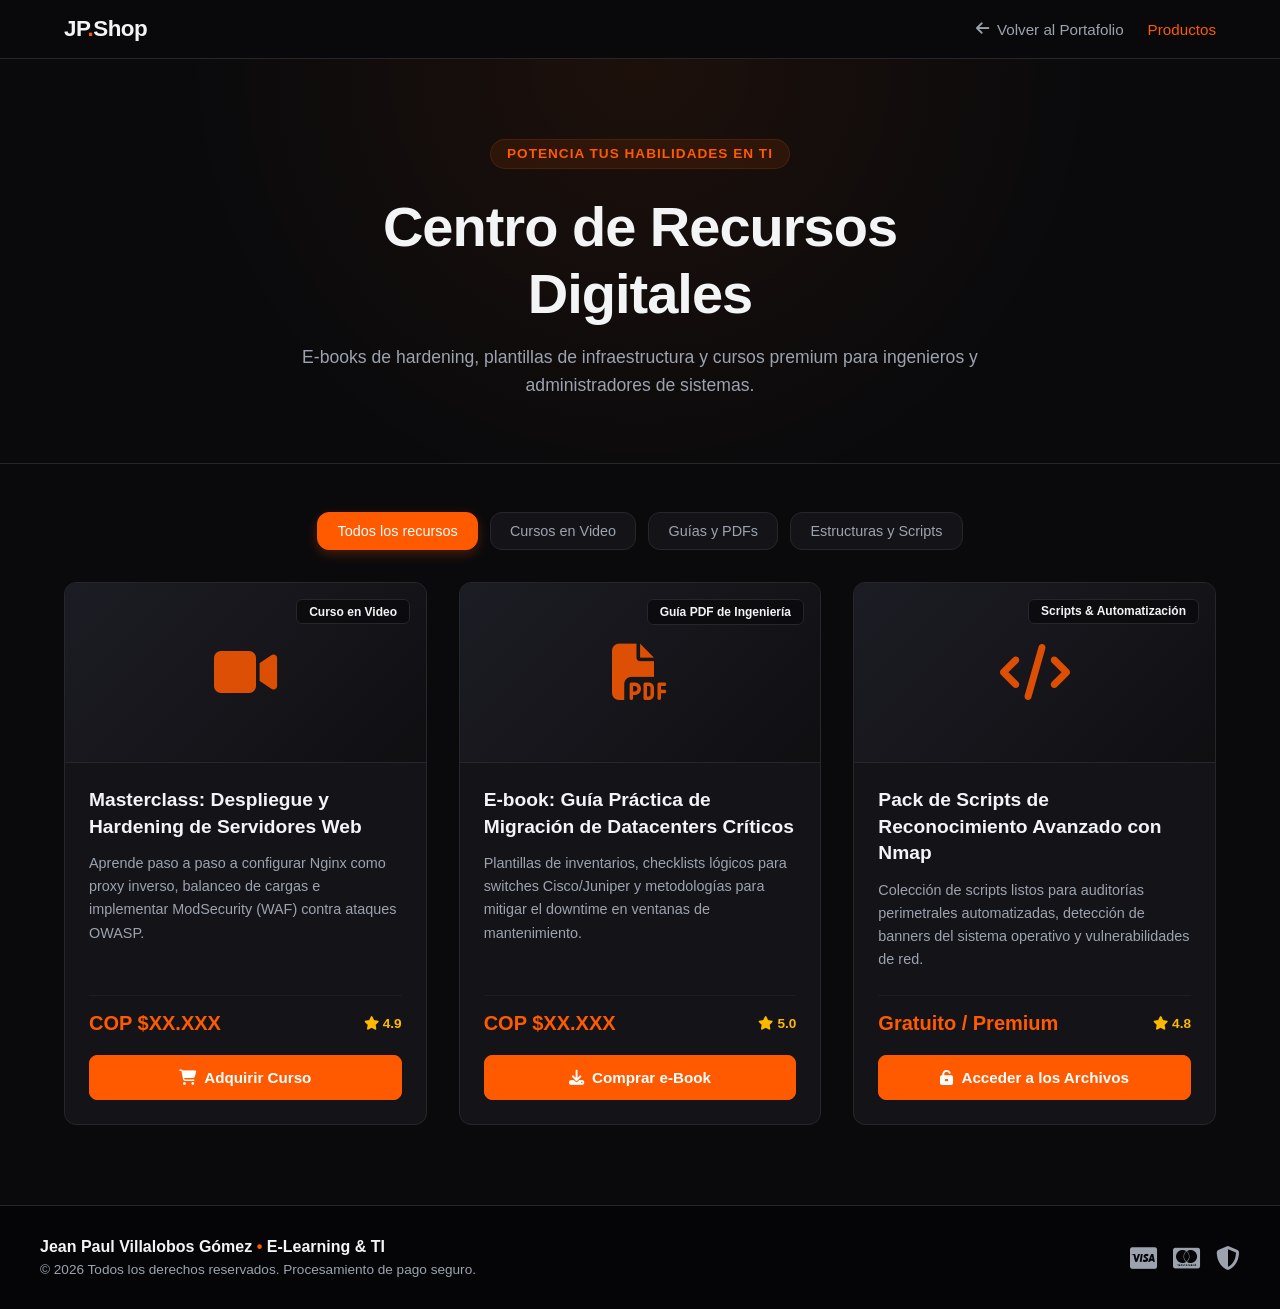
==== tienda/index.html @ 46ecd856 "el portafolios fue modificado y se esta agregando una tienda de productos" ====
<!DOCTYPE html>
<html lang="es">
<head>
    <meta charset="UTF-8">
    <meta name="viewport" content="width=device-width, initial-scale=1.0">
    <title>JP Tienda Técnica | Recursos y Capacitación</title>
    
    <link rel="stylesheet" href="css/tienda.css">
    <link rel="stylesheet" href="https://cdnjs.cloudflare.com/ajax/libs/font-awesome/6.4.0/css/all.min.css">
    <link rel="icon" type="image/png" href="../img/favicon.png">
</head>
<body>

    <nav class="shop-navbar">
        <div class="shop-nav-container">
            <a href="../index.html" class="shop-logo">JP<span>.</span>Shop</a>
            
            <ul class="shop-nav-links">
                <li><a href="../portafolio.html" class="shop-nav-link"><i class="fas fa-arrow-left"></i> Volver al Portafolio</a></li>
                <li><a href="#productos" class="shop-nav-link active">Productos</a></li>
            </ul>
        </div>
    </nav>

    <header class="shop-hero">
        <div class="shop-hero-container">
            <span class="shop-badge">Potencia tus habilidades en TI</span>
            <h1>Centro de Recursos Digitales</h1>
            <p class="shop-subtitle">E-books de hardening, plantillas de infraestructura y cursos premium para ingenieros y administradores de sistemas.</p>
        </div>
    </header>

    <main class="shop-main container" id="productos">
        
        <div class="shop-filters">
            <button class="filter-btn active" data-category="all">Todos los recursos</button>
            <button class="filter-btn" data-category="cursos">Cursos en Video</button>
            <button class="filter-btn" data-category="guias">Guías y PDFs</button>
            <button class="filter-btn" data-category="plantillas">Estructuras y Scripts</button>
        </div>

        <div class="shop-grid">
            
            <article class="product-card" data-category="cursos">
                <div class="product-badge">Curso en Video</div>
                <div class="product-image">
                    <i class="fas fa-video-camera"></i>
                </div>
                <div class="product-content">
                    <h3 class="product-title">Masterclass: Despliegue y Hardening de Servidores Web</h3>
                    <p class="product-description">Aprende paso a paso a configurar Nginx como proxy inverso, balanceo de cargas e implementar ModSecurity (WAF) contra ataques OWASP.</p>
                    <div class="product-meta">
                        <span class="product-price">COP $XX.XXX</span>
                        <span class="product-rating"><i class="fas fa-star"></i> 4.9</span>
                    </div>
                    <a href="#" target="_blank" class="buy-btn">
                        <i class="fas fa-shopping-cart"></i> Adquirir Curso
                    </a>
                </div>
            </article>

            <article class="product-card" data-category="guias">
                <div class="product-badge">Guía PDF de Ingeniería</div>
                <div class="product-image">
                    <i class="fas fa-file-pdf"></i>
                </div>
                <div class="product-content">
                    <h3 class="product-title">E-book: Guía Práctica de Migración de Datacenters Críticos</h3>
                    <p class="product-description">Plantillas de inventarios, checklists lógicos para switches Cisco/Juniper y metodologías para mitigar el downtime en ventanas de mantenimiento.</p>
                    <div class="product-meta">
                        <span class="product-price">COP $XX.XXX</span>
                        <span class="product-rating"><i class="fas fa-star"></i> 5.0</span>
                    </div>
                    <a href="#" target="_blank" class="buy-btn">
                        <i class="fas fa-download"></i> Comprar e-Book
                    </a>
                </div>
            </article>

            <article class="product-card" data-category="plantillas">
                <div class="product-badge">Scripts & Automatización</div>
                <div class="product-image">
                    <i class="fas fa-code"></i>
                </div>
                <div class="product-content">
                    <h3 class="product-title">Pack de Scripts de Reconocimiento Avanzado con Nmap</h3>
                    <p class="product-description">Colección de scripts listos para auditorías perimetrales automatizadas, detección de banners del sistema operativo y vulnerabilidades de red.</p>
                    <div class="product-meta">
                        <span class="product-price">Gratuito / Premium</span>
                        <span class="product-rating"><i class="fas fa-star"></i> 4.8</span>
                    </div>
                    <a href="#" target="_blank" class="buy-btn">
                        <i class="fas fa-unlock-alt"></i> Acceder a los Archivos
                    </a>
                </div>
            </article>

        </div>
    </main>

<footer class="shop-footer">
        <div class="shop-footer-container">
            <div class="shop-footer-info">
                <p class="shop-brand">Jean Paul Villalobos Gómez <span>•</span> E-Learning & TI</p>
                <p class="shop-copy">© 2026 Todos los derechos reservados. Procesamiento de pago seguro.</p>
            </div>
            <div class="shop-footer-badges">
                <i class="fab fa-cc-visa" title="Visa"></i>
                <i class="fab fa-cc-mastercard" title="Mastercard"></i>
                <i class="fas fa-shield-alt" title="Compra 100% Segura"></i>
            </div>
        </div>
    </footer>

    <script src="/tienda/js/tienda.js"></script>

</body>
</html>
---- tienda/css/tienda.css ----
/* ==========================================================================
   1. VARIABLES DE DISEÑO (Paleta Negro, Gris y Naranja Hotmart)
   ========================================================================== */
:root {
    --bg-dark: #0a0a0c;          /* Fondo profundo de la tienda */
    --bg-card: #141418;          /* Gris oscuro para las tarjetas de producto */
    --bg-card-hover: #1c1c22;    /* Gris más claro al pasar el mouse */
    --orange-primary: #ff5a00;   /* Naranja corporativo/vibrante para CTA */
    --orange-hover: #e04f00;     /* Naranja oscuro para interacciones */
    --text-main: #f3f4f6;        /* Texto blanco/gris brillante de alta lectura */
    --text-muted: #9ca3af;       /* Texto gris secundario para descripciones */
    --border-color: #26262b;     /* Bordes sutiles para separar secciones */
    --radius: 12px;              /* Bordes redondeados modernos */
    --transition: all 0.3s cubic-bezier(0.4, 0, 0.2, 1);
}

/* ==========================================================================
   2. ESTILOS GENERALES Y RESET
   ========================================================================== */
* {
    margin: 0;
    padding: 0;
    box-sizing: border-box;
}

html {
    scroll-behavior: smooth;
    font-family: 'Segoe UI', Roboto, Helvetica, Arial, sans-serif;
    background-color: var(--bg-dark);
    color: var(--text-main);
}

body {
    min-height: 100vh;
    display: flex;
    flex-direction: column;
}

.container {
    width: 100%;
    max-width: 1200px;
    margin: 0 auto;
    padding: 0 1.5rem;
}

a {
    text-decoration: none;
    color: inherit;
}

/* ==========================================================================
   3. BARRA DE NAVEGACIÓN (Shop Navbar)
   ========================================================================== */
.shop-navbar {
    background-color: rgba(10, 10, 12, 0.85);
    backdrop-filter: blur(12px);
    border-bottom: 1px solid var(--border-color);
    position: sticky;
    top: 0;
    z-index: 1000;
}

.shop-nav-container {
    max-width: 1200px;
    margin: 0 auto;
    padding: 1rem 1.5rem;
    display: flex;
    justify-content: space-between;
    align-items: center;
}

.shop-logo {
    font-size: 1.4rem;
    font-weight: 800;
    letter-spacing: -0.5px;
}

.shop-logo span {
    color: var(--orange-primary);
}

.shop-nav-links {
    display: flex;
    gap: 1.5rem;
    list-style: none;
}

.shop-nav-link {
    font-size: 0.95rem;
    font-weight: 500;
    color: var(--text-muted);
    transition: var(--transition);
    display: flex;
    align-items: center;
    gap: 0.5rem;
}

.shop-nav-link:hover, 
.shop-nav-link.active {
    color: var(--orange-primary);
}

/* ==========================================================================
   4. ENCABEZADO COMERCIAL (Hero Section)
   ========================================================================== */
.shop-hero {
    padding: 5rem 1.5rem 4rem 1.5rem;
    text-align: center;
    border-bottom: 1px solid var(--border-color);
    background: radial-gradient(circle at top, rgba(255, 90, 0, 0.08) 0%, transparent 60%);
}

.shop-hero-container {
    max-width: 750px;
    margin: 0 auto;
}

.shop-badge {
    background-color: rgba(255, 90, 0, 0.1);
    color: var(--orange-primary);
    padding: 0.4rem 1rem;
    border-radius: 50px;
    font-size: 0.85rem;
    font-weight: 600;
    text-transform: uppercase;
    letter-spacing: 1px;
    display: inline-block;
    margin-bottom: 1.5rem;
    border: 1px solid rgba(255, 90, 0, 0.15);
}

.shop-hero h1 {
    font-size: 2.8rem;
    font-weight: 800;
    letter-spacing: -1px;
    margin-bottom: 1rem;
    line-height: 1.2;
}

.shop-subtitle {
    color: var(--text-muted);
    font-size: 1.1rem;
    line-height: 1.6;
}

/* ==========================================================================
   5. FILTROS DE CATEGORÍAS
   ========================================================================== */
.shop-filters {
    display: flex;
    gap: 0.75rem;
    justify-content: center;
    margin: 3rem 0 2rem 0;
    flex-wrap: wrap;
}

.filter-btn {
    background-color: var(--bg-card);
    border: 1px solid var(--border-color);
    color: var(--text-muted);
    padding: 0.6rem 1.2rem;
    border-radius: var(--radius);
    cursor: pointer;
    font-weight: 500;
    font-size: 0.9rem;
    transition: var(--transition);
}

.filter-btn:hover {
    border-color: var(--orange-primary);
    color: var(--text-main);
}

.filter-btn.active {
    background-color: var(--orange-primary);
    border-color: var(--orange-primary);
    color: #ffffff;
    box-shadow: 0 4px 12px rgba(255, 90, 0, 0.25);
}

/* ==========================================================================
   6. REJILLA Y TARJETAS DE PRODUCTO (Grid & Cards)
   ========================================================================== */
.shop-main {
    margin-bottom: 5rem;
}

.shop-grid {
    display: grid;
    grid-template-columns: repeat(auto-fit, minmax(320px, 1fr));
    gap: 2rem;
}

.product-card {
    background-color: var(--bg-card);
    border: 1px solid var(--border-color);
    border-radius: var(--radius);
    overflow: hidden;
    display: flex;
    flex-direction: column;
    position: relative;
    transition: var(--transition);
}

.product-card:hover {
    transform: translateY(-5px);
    border-color: rgba(255, 90, 0, 0.3);
    background-color: var(--bg-card-hover);
    box-shadow: 0 10px 20px rgba(0, 0, 0, 0.3);
}

.product-badge {
    position: absolute;
    top: 1rem;
    right: 1rem;
    background-color: rgba(10, 10, 12, 0.75);
    backdrop-filter: blur(4px);
    border: 1px solid var(--border-color);
    color: var(--text-main);
    padding: 0.3rem 0.75rem;
    border-radius: 6px;
    font-size: 0.75rem;
    font-weight: 600;
    z-index: 2;
}

/* Contenedor visual del producto (Icono/Mockup) */
.product-image {
    background: linear-gradient(135deg, #1c1c24 0%, #0f0f12 100%);
    height: 180px;
    display: flex;
    align-items: center;
    justify-content: center;
    border-bottom: 1px solid var(--border-color);
    position: relative;
}

.product-image i {
    font-size: 3.5rem;
    color: var(--orange-primary);
    opacity: 0.85;
    transition: var(--transition);
}

.product-card:hover .product-image i {
    transform: scale(1.1);
    opacity: 1;
}

/* Cuerpo de la Tarjeta */
.product-content {
    padding: 1.5rem;
    display: flex;
    flex-direction: column;
    flex-grow: 1;
}

.product-title {
    font-size: 1.2rem;
    font-weight: 700;
    line-height: 1.4;
    margin-bottom: 0.75rem;
    color: var(--text-main);
}

.product-description {
    font-size: 0.9rem;
    line-height: 1.6;
    color: var(--text-muted);
    margin-bottom: 1.5rem;
}

/* Precios y Calificación */
.product-meta {
    display: flex;
    justify-content: space-between;
    align-items: center;
    margin-top: auto;
    padding-top: 1rem;
    border-top: 1px solid rgba(255, 255, 255, 0.04);
    margin-bottom: 1.25rem;
}

.product-price {
    font-size: 1.25rem;
    font-weight: 700;
    color: var(--orange-primary);
}

.product-rating {
    font-size: 0.85rem;
    color: #ffb800; /* Color dorado para las estrellas */
    font-weight: 600;
    display: flex;
    align-items: center;
    gap: 0.25rem;
}

/* Botón de Compra Obligatorio (Call to Action) */
.buy-btn {
    background-color: var(--orange-primary);
    color: #ffffff;
    text-align: center;
    padding: 0.8rem;
    border-radius: 8px;
    font-weight: 600;
    font-size: 0.95rem;
    display: flex;
    align-items: center;
    justify-content: center;
    gap: 0.5rem;
    transition: var(--transition);
    border: 1px solid var(--orange-primary);
    cursor: pointer;
}

.buy-btn:hover {
    background-color: var(--orange-hover);
    border-color: var(--orange-hover);
    box-shadow: 0 4px 12px rgba(255, 90, 0, 0.3);
}

/* ==========================================================================
   7. PIE DE PÁGINA COMERCIAL (Shop Footer)
   ========================================================================== */
.shop-footer {
    background-color: #050507;
    border-top: 1px solid var(--border-color);
    margin-top: auto;
    padding: 2rem 1.5rem;
}

.shop-footer-container {
    max-width: 1200px;
    margin: 0 auto;
    display: flex;
    flex-direction: column;
    gap: 1.5rem;
    align-items: center;
    text-align: center;
}

.shop-brand {
    font-size: 1rem;
    font-weight: 700;
    margin-bottom: 0.4rem;
}

.shop-brand span {
    color: var(--orange-primary);
}

.shop-copy {
    font-size: 0.85rem;
    color: var(--text-muted);
}

.shop-footer-badges {
    display: flex;
    gap: 1rem;
    font-size: 1.5rem;
    color: var(--text-muted);
}

.shop-footer-badges i:hover {
    color: var(--text-main);
    transition: var(--transition);
}

/* ==========================================================================
   8. RESPONSIVE DESIGN (Media Queries)
   ========================================================================== */
@media (min-width: 768px) {
    .shop-footer-container {
        flex-direction: row;
        justify-content: space-between;
        text-align: left;
    }
    
    .shop-hero h1 {
        font-size: 3.5rem;
    }
}
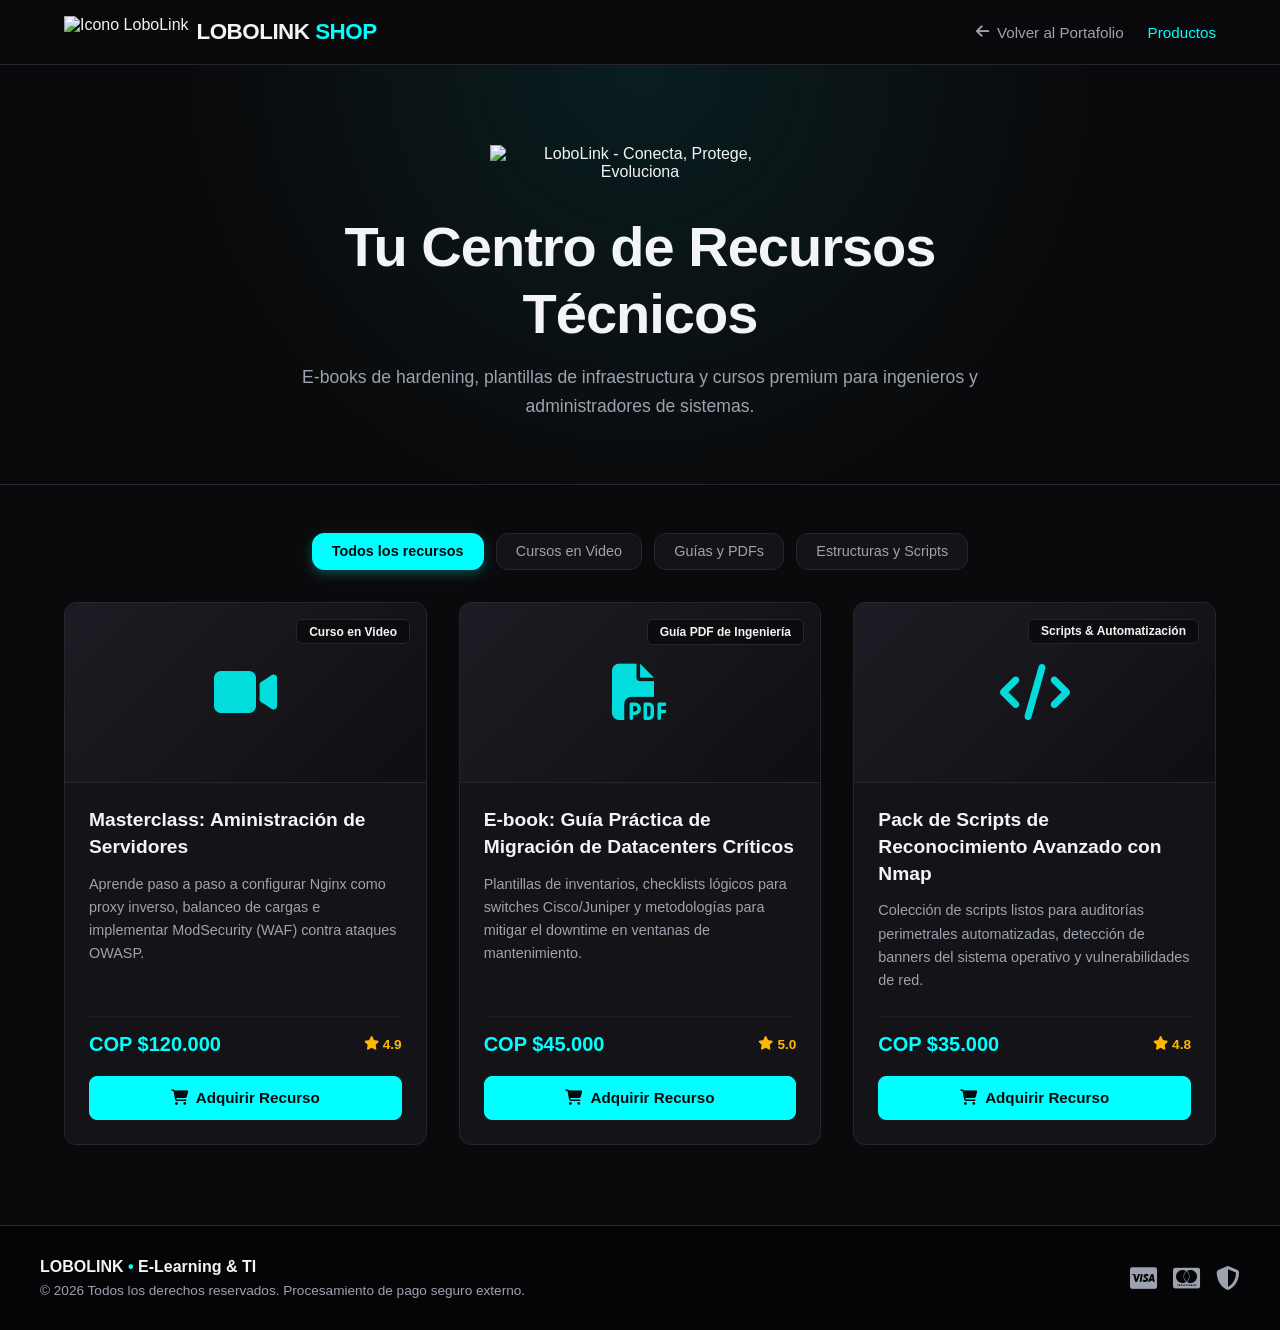
==== commit add2e519: "el portafolios fue modificado y ahora es manejado por un json" ====
--- a/tienda/index.html
+++ b/tienda/index.html
@@ -3,20 +3,29 @@
 <head>
     <meta charset="UTF-8">
     <meta name="viewport" content="width=device-width, initial-scale=1.0">
-    <title>JP Tienda Técnica | Recursos y Capacitación</title>
+    <title>LOBOLINK SHOP | Centro de Recursos Técnicos</title>
     
     <link rel="stylesheet" href="css/tienda.css">
+    
     <link rel="stylesheet" href="https://cdnjs.cloudflare.com/ajax/libs/font-awesome/6.4.0/css/all.min.css">
-    <link rel="icon" type="image/png" href="../img/favicon.png">
+    
+    <link class="favicon" rel="icon" type="image/png" href="../img/favicon.png">
 </head>
 <body>
 
     <nav class="shop-navbar">
         <div class="shop-nav-container">
-            <a href="../index.html" class="shop-logo">JP<span>.</span>Shop</a>
+            <a href="../index.html" class="shop-logo-group">
+                <img src="https://i.postimg.cc/Qxd7hqKB/logo.png" alt="Icono LoboLink" class="lobolink-nav-logo">
+                <span class="shop-logo-text">LOBOLINK<span> SHOP</span></span>
+            </a>
             
             <ul class="shop-nav-links">
-                <li><a href="../portafolio.html" class="shop-nav-link"><i class="fas fa-arrow-left"></i> Volver al Portafolio</a></li>
+                <li>
+                    <a href="../portafolio.html" class="shop-nav-link">
+                        <i class="fas fa-arrow-left"></i> Volver al Portafolio
+                    </a>
+                </li>
                 <li><a href="#productos" class="shop-nav-link active">Productos</a></li>
             </ul>
         </div>
@@ -24,8 +33,10 @@
 
     <header class="shop-hero">
         <div class="shop-hero-container">
-            <span class="shop-badge">Potencia tus habilidades en TI</span>
-            <h1>Centro de Recursos Digitales</h1>
+            <div class="lobolink-full-logo-container">
+                <img src="https://i.postimg.cc/Qxd7hqKB/logo.png" alt="LoboLink - Conecta, Protege, Evoluciona" class="lobolink-full-logo">
+            </div>
+            <h1>Tu Centro de Recursos Técnicos</h1>
             <p class="shop-subtitle">E-books de hardening, plantillas de infraestructura y cursos premium para ingenieros y administradores de sistemas.</p>
         </div>
     </header>
@@ -39,70 +50,16 @@
             <button class="filter-btn" data-category="plantillas">Estructuras y Scripts</button>
         </div>
 
-        <div class="shop-grid">
-            
-            <article class="product-card" data-category="cursos">
-                <div class="product-badge">Curso en Video</div>
-                <div class="product-image">
-                    <i class="fas fa-video-camera"></i>
-                </div>
-                <div class="product-content">
-                    <h3 class="product-title">Masterclass: Despliegue y Hardening de Servidores Web</h3>
-                    <p class="product-description">Aprende paso a paso a configurar Nginx como proxy inverso, balanceo de cargas e implementar ModSecurity (WAF) contra ataques OWASP.</p>
-                    <div class="product-meta">
-                        <span class="product-price">COP $XX.XXX</span>
-                        <span class="product-rating"><i class="fas fa-star"></i> 4.9</span>
-                    </div>
-                    <a href="#" target="_blank" class="buy-btn">
-                        <i class="fas fa-shopping-cart"></i> Adquirir Curso
-                    </a>
-                </div>
-            </article>
-
-            <article class="product-card" data-category="guias">
-                <div class="product-badge">Guía PDF de Ingeniería</div>
-                <div class="product-image">
-                    <i class="fas fa-file-pdf"></i>
-                </div>
-                <div class="product-content">
-                    <h3 class="product-title">E-book: Guía Práctica de Migración de Datacenters Críticos</h3>
-                    <p class="product-description">Plantillas de inventarios, checklists lógicos para switches Cisco/Juniper y metodologías para mitigar el downtime en ventanas de mantenimiento.</p>
-                    <div class="product-meta">
-                        <span class="product-price">COP $XX.XXX</span>
-                        <span class="product-rating"><i class="fas fa-star"></i> 5.0</span>
-                    </div>
-                    <a href="#" target="_blank" class="buy-btn">
-                        <i class="fas fa-download"></i> Comprar e-Book
-                    </a>
-                </div>
-            </article>
-
-            <article class="product-card" data-category="plantillas">
-                <div class="product-badge">Scripts & Automatización</div>
-                <div class="product-image">
-                    <i class="fas fa-code"></i>
-                </div>
-                <div class="product-content">
-                    <h3 class="product-title">Pack de Scripts de Reconocimiento Avanzado con Nmap</h3>
-                    <p class="product-description">Colección de scripts listos para auditorías perimetrales automatizadas, detección de banners del sistema operativo y vulnerabilidades de red.</p>
-                    <div class="product-meta">
-                        <span class="product-price">Gratuito / Premium</span>
-                        <span class="product-rating"><i class="fas fa-star"></i> 4.8</span>
-                    </div>
-                    <a href="#" target="_blank" class="buy-btn">
-                        <i class="fas fa-unlock-alt"></i> Acceder a los Archivos
-                    </a>
-                </div>
-            </article>
-
-        </div>
+        <div class="shop-grid" id="shop-grid">
+            </div>
+        
     </main>
 
-<footer class="shop-footer">
+    <footer class="shop-footer">
         <div class="shop-footer-container">
             <div class="shop-footer-info">
-                <p class="shop-brand">Jean Paul Villalobos Gómez <span>•</span> E-Learning & TI</p>
-                <p class="shop-copy">© 2026 Todos los derechos reservados. Procesamiento de pago seguro.</p>
+                <p class="shop-brand">LOBOLINK<span> •</span> E-Learning & TI</p>
+                <p class="shop-copy">© 2026 Todos los derechos reservados. Procesamiento de pago seguro externo.</p>
             </div>
             <div class="shop-footer-badges">
                 <i class="fab fa-cc-visa" title="Visa"></i>
@@ -112,7 +69,7 @@
         </div>
     </footer>
 
-    <script src="/tienda/js/tienda.js"></script>
+    <script src="js/tienda.js"></script>
 
 </body>
 </html>
--- a/tienda/css/tienda.css
+++ b/tienda/css/tienda.css
@@ -1,12 +1,12 @@
 /* ==========================================================================
-   1. VARIABLES DE DISEÑO (Paleta Negro, Gris y Naranja Hotmart)
+   1. VARIABLES DE DISEÑO (Paleta Negro, Gris y CIAN LOBOLINK)
    ========================================================================== */
 :root {
     --bg-dark: #0a0a0c;          /* Fondo profundo de la tienda */
     --bg-card: #141418;          /* Gris oscuro para las tarjetas de producto */
     --bg-card-hover: #1c1c22;    /* Gris más claro al pasar el mouse */
-    --orange-primary: #ff5a00;   /* Naranja corporativo/vibrante para CTA */
-    --orange-hover: #e04f00;     /* Naranja oscuro para interacciones */
+    --orange-primary: #00FFFF;   /* CIAN vibrante de LoboLink para CTA */
+    --orange-hover: #00cccc;     /* Cian más oscuro para interacciones */
     --text-main: #f3f4f6;        /* Texto blanco/gris brillante de alta lectura */
     --text-muted: #9ca3af;       /* Texto gris secundario para descripciones */
     --border-color: #26262b;     /* Bordes sutiles para separar secciones */
@@ -69,13 +69,24 @@
     align-items: center;
 }
 
-.shop-logo {
+.shop-logo-group {
+    display: flex;
+    align-items: center;
+    gap: 0.5rem;
+}
+
+.lobolink-nav-logo {
+    height: 32px;
+    width: auto;
+}
+
+.shop-logo-text {
     font-size: 1.4rem;
     font-weight: 800;
     letter-spacing: -0.5px;
 }
 
-.shop-logo span {
+.shop-logo-text span {
     color: var(--orange-primary);
 }
 
@@ -107,7 +118,7 @@
     padding: 5rem 1.5rem 4rem 1.5rem;
     text-align: center;
     border-bottom: 1px solid var(--border-color);
-    background: radial-gradient(circle at top, rgba(255, 90, 0, 0.08) 0%, transparent 60%);
+    background: radial-gradient(circle at top, rgba(0, 255, 255, 0.08) 0%, transparent 60%);
 }
 
 .shop-hero-container {
@@ -115,18 +126,15 @@
     margin: 0 auto;
 }
 
-.shop-badge {
-    background-color: rgba(255, 90, 0, 0.1);
-    color: var(--orange-primary);
-    padding: 0.4rem 1rem;
-    border-radius: 50px;
-    font-size: 0.85rem;
-    font-weight: 600;
-    text-transform: uppercase;
-    letter-spacing: 1px;
+.lobolink-full-logo-container {
+    margin-bottom: 2rem;
     display: inline-block;
-    margin-bottom: 1.5rem;
-    border: 1px solid rgba(255, 90, 0, 0.15);
+}
+
+.lobolink-full-logo {
+    max-width: 300px;
+    height: auto;
+    display: block;
 }
 
 .shop-hero h1 {
@@ -174,8 +182,9 @@
 .filter-btn.active {
     background-color: var(--orange-primary);
     border-color: var(--orange-primary);
-    color: #ffffff;
-    box-shadow: 0 4px 12px rgba(255, 90, 0, 0.25);
+    color: #0a0a0c;
+    font-weight: 600;
+    box-shadow: 0 4px 12px rgba(0, 255, 255, 0.25);
 }
 
 /* ==========================================================================
@@ -204,7 +213,7 @@
 
 .product-card:hover {
     transform: translateY(-5px);
-    border-color: rgba(255, 90, 0, 0.3);
+    border-color: rgba(0, 255, 255, 0.3);
     background-color: var(--bg-card-hover);
     box-shadow: 0 10px 20px rgba(0, 0, 0, 0.3);
 }
@@ -224,7 +233,6 @@
     z-index: 2;
 }
 
-/* Contenedor visual del producto (Icono/Mockup) */
 .product-image {
     background: linear-gradient(135deg, #1c1c24 0%, #0f0f12 100%);
     height: 180px;
@@ -247,7 +255,6 @@
     opacity: 1;
 }
 
-/* Cuerpo de la Tarjeta */
 .product-content {
     padding: 1.5rem;
     display: flex;
@@ -270,7 +277,6 @@
     margin-bottom: 1.5rem;
 }
 
-/* Precios y Calificación */
 .product-meta {
     display: flex;
     justify-content: space-between;
@@ -289,17 +295,16 @@
 
 .product-rating {
     font-size: 0.85rem;
-    color: #ffb800; /* Color dorado para las estrellas */
+    color: #ffb800;
     font-weight: 600;
     display: flex;
     align-items: center;
     gap: 0.25rem;
 }
 
-/* Botón de Compra Obligatorio (Call to Action) */
 .buy-btn {
     background-color: var(--orange-primary);
-    color: #ffffff;
+    color: #0a0a0c;
     text-align: center;
     padding: 0.8rem;
     border-radius: 8px;
@@ -317,7 +322,7 @@
 .buy-btn:hover {
     background-color: var(--orange-hover);
     border-color: var(--orange-hover);
-    box-shadow: 0 4px 12px rgba(255, 90, 0, 0.3);
+    box-shadow: 0 4px 12px rgba(0, 255, 255, 0.3);
 }
 
 /* ==========================================================================
@@ -362,14 +367,6 @@
     color: var(--text-muted);
 }
 
-.shop-footer-badges i:hover {
-    color: var(--text-main);
-    transition: var(--transition);
-}
-
-/* ==========================================================================
-   8. RESPONSIVE DESIGN (Media Queries)
-   ========================================================================== */
 @media (min-width: 768px) {
     .shop-footer-container {
         flex-direction: row;
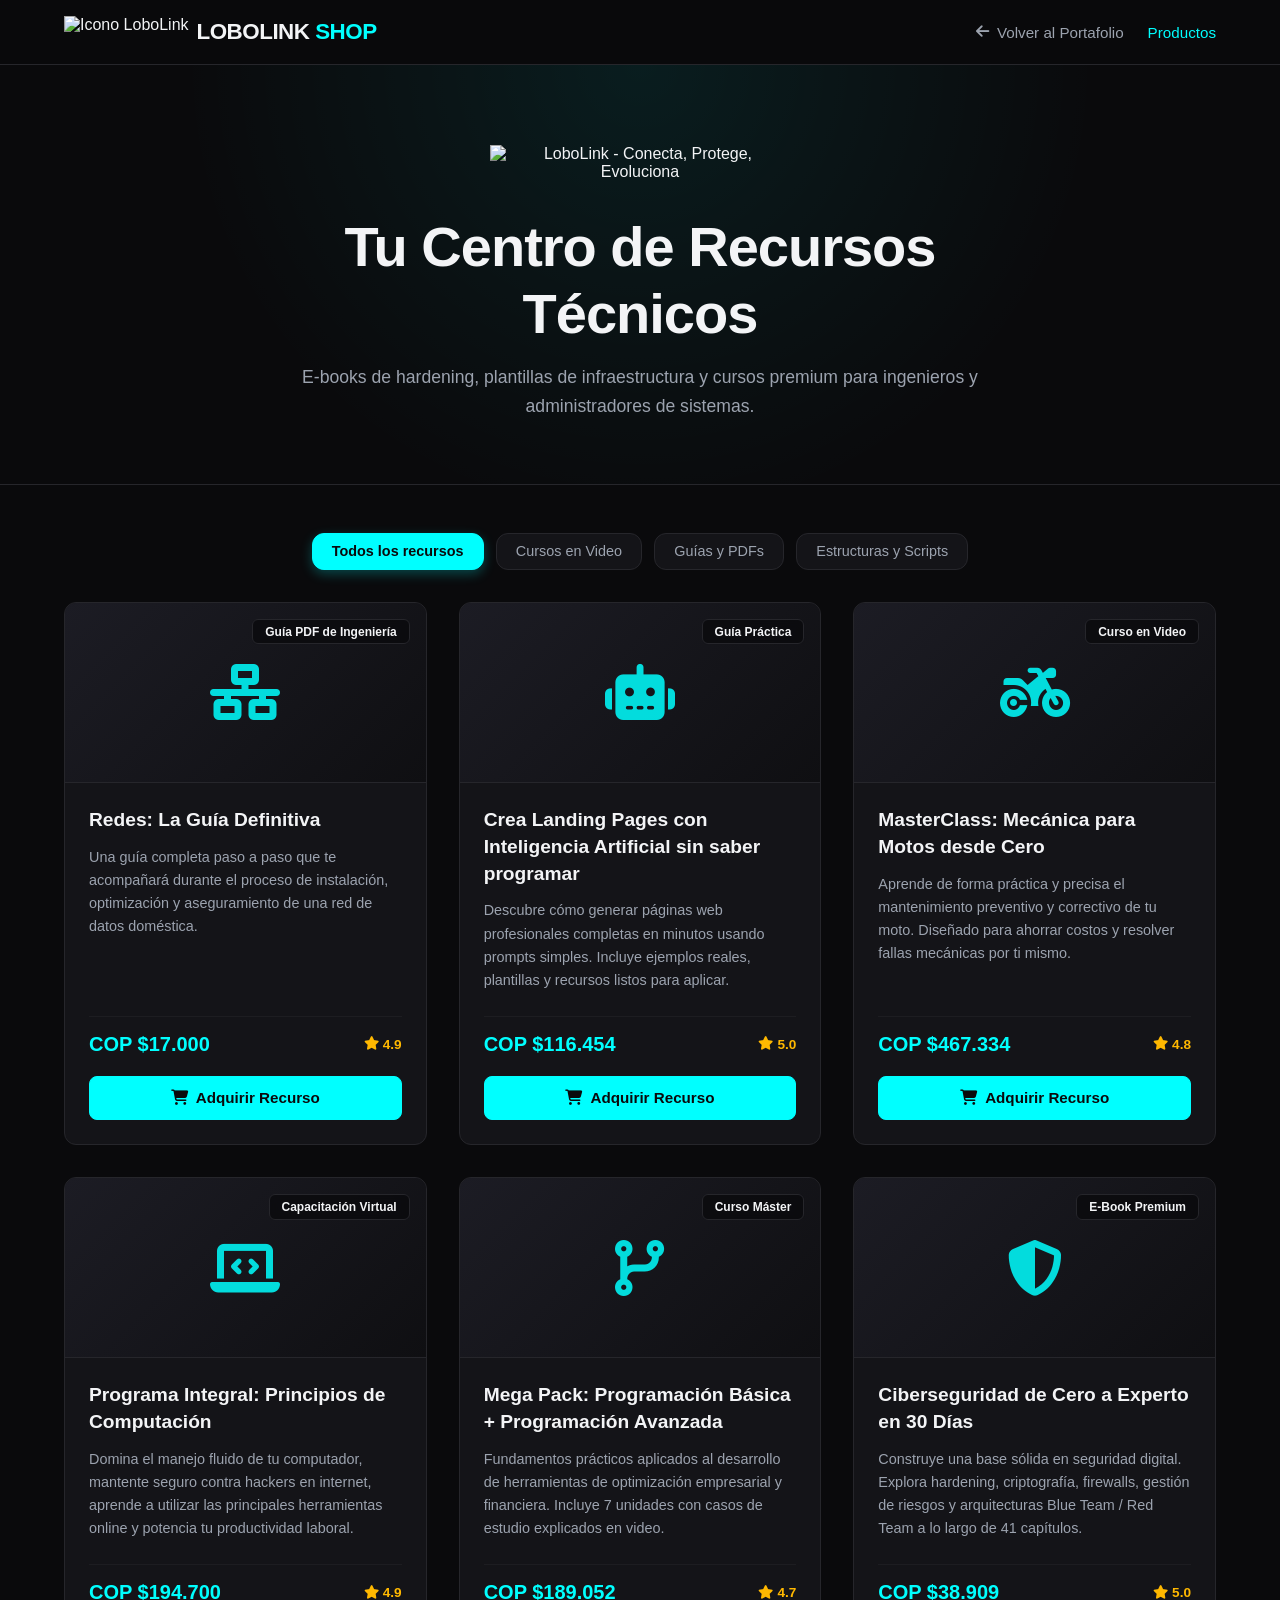
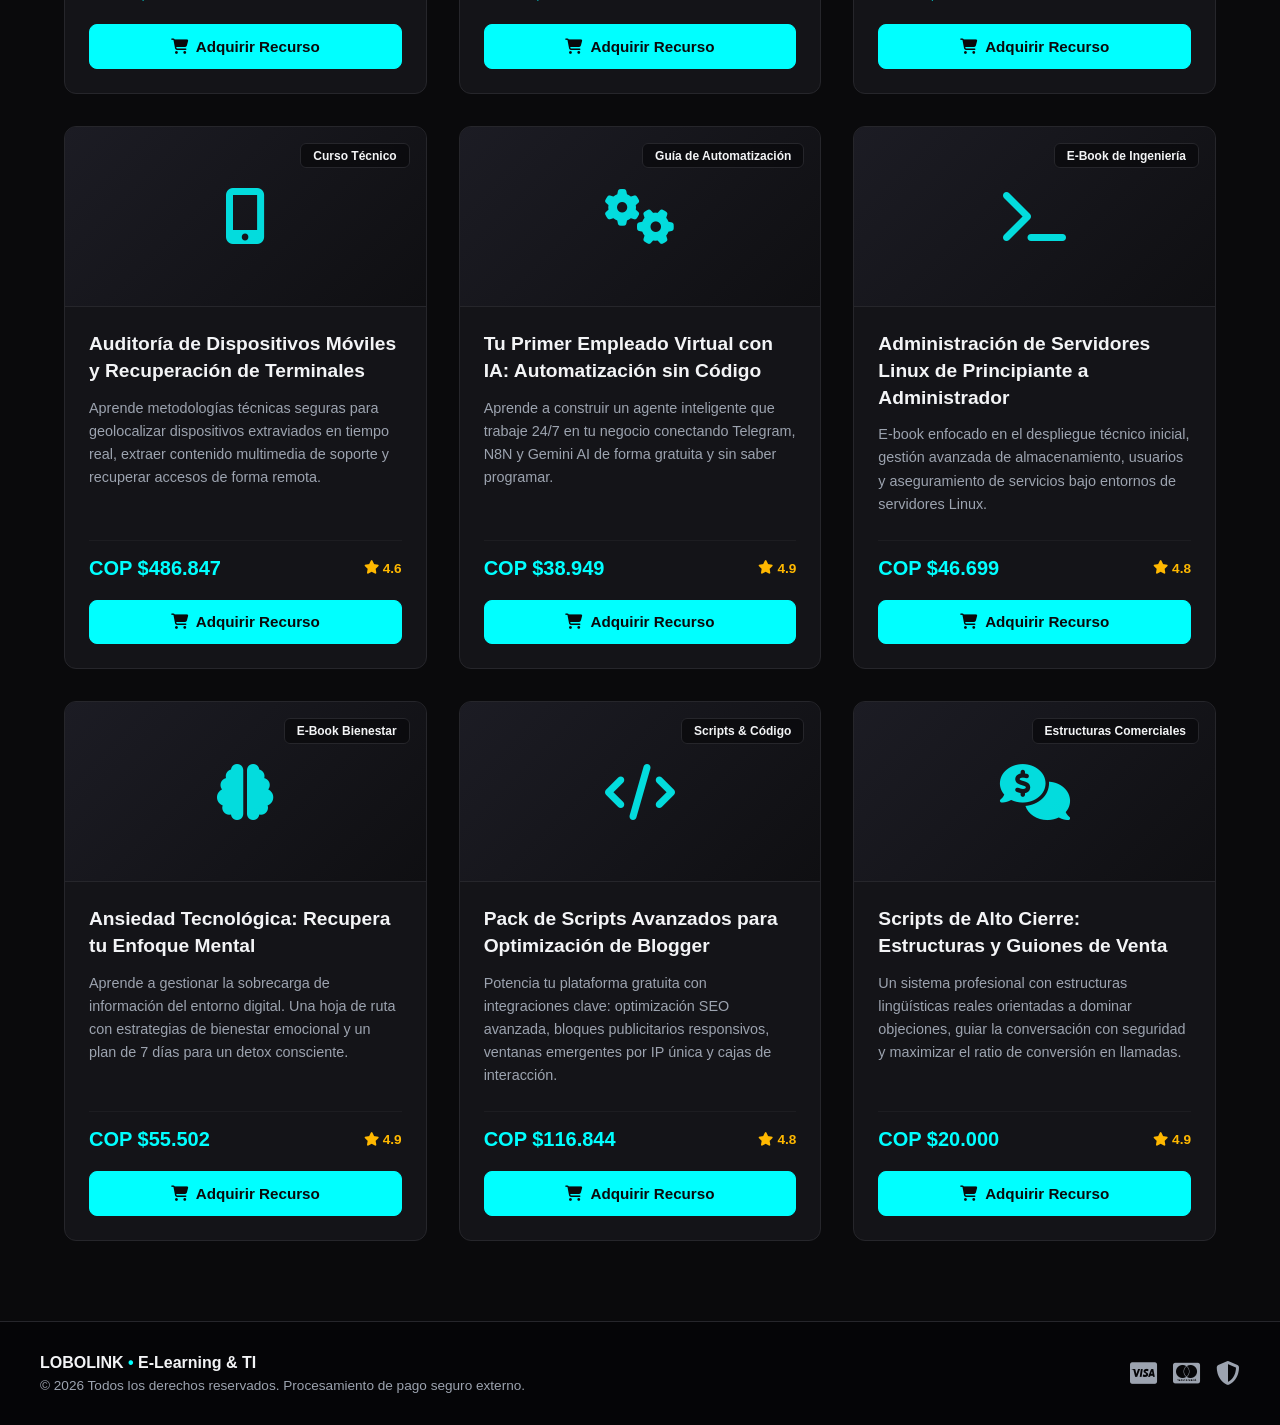
==== commit 1988262d: "cambios en el icono de lobolink" ====
--- a/tienda/index.html
+++ b/tienda/index.html
@@ -9,7 +9,7 @@
     
     <link rel="stylesheet" href="https://cdnjs.cloudflare.com/ajax/libs/font-awesome/6.4.0/css/all.min.css">
     
-    <link class="favicon" rel="icon" type="image/png" href="../img/favicon.png">
+    <link class="favicon" rel="icon" type="image/png" href="https://i.postimg.cc/Qxd7hqKB/logo.png">
 </head>
 <body>
 
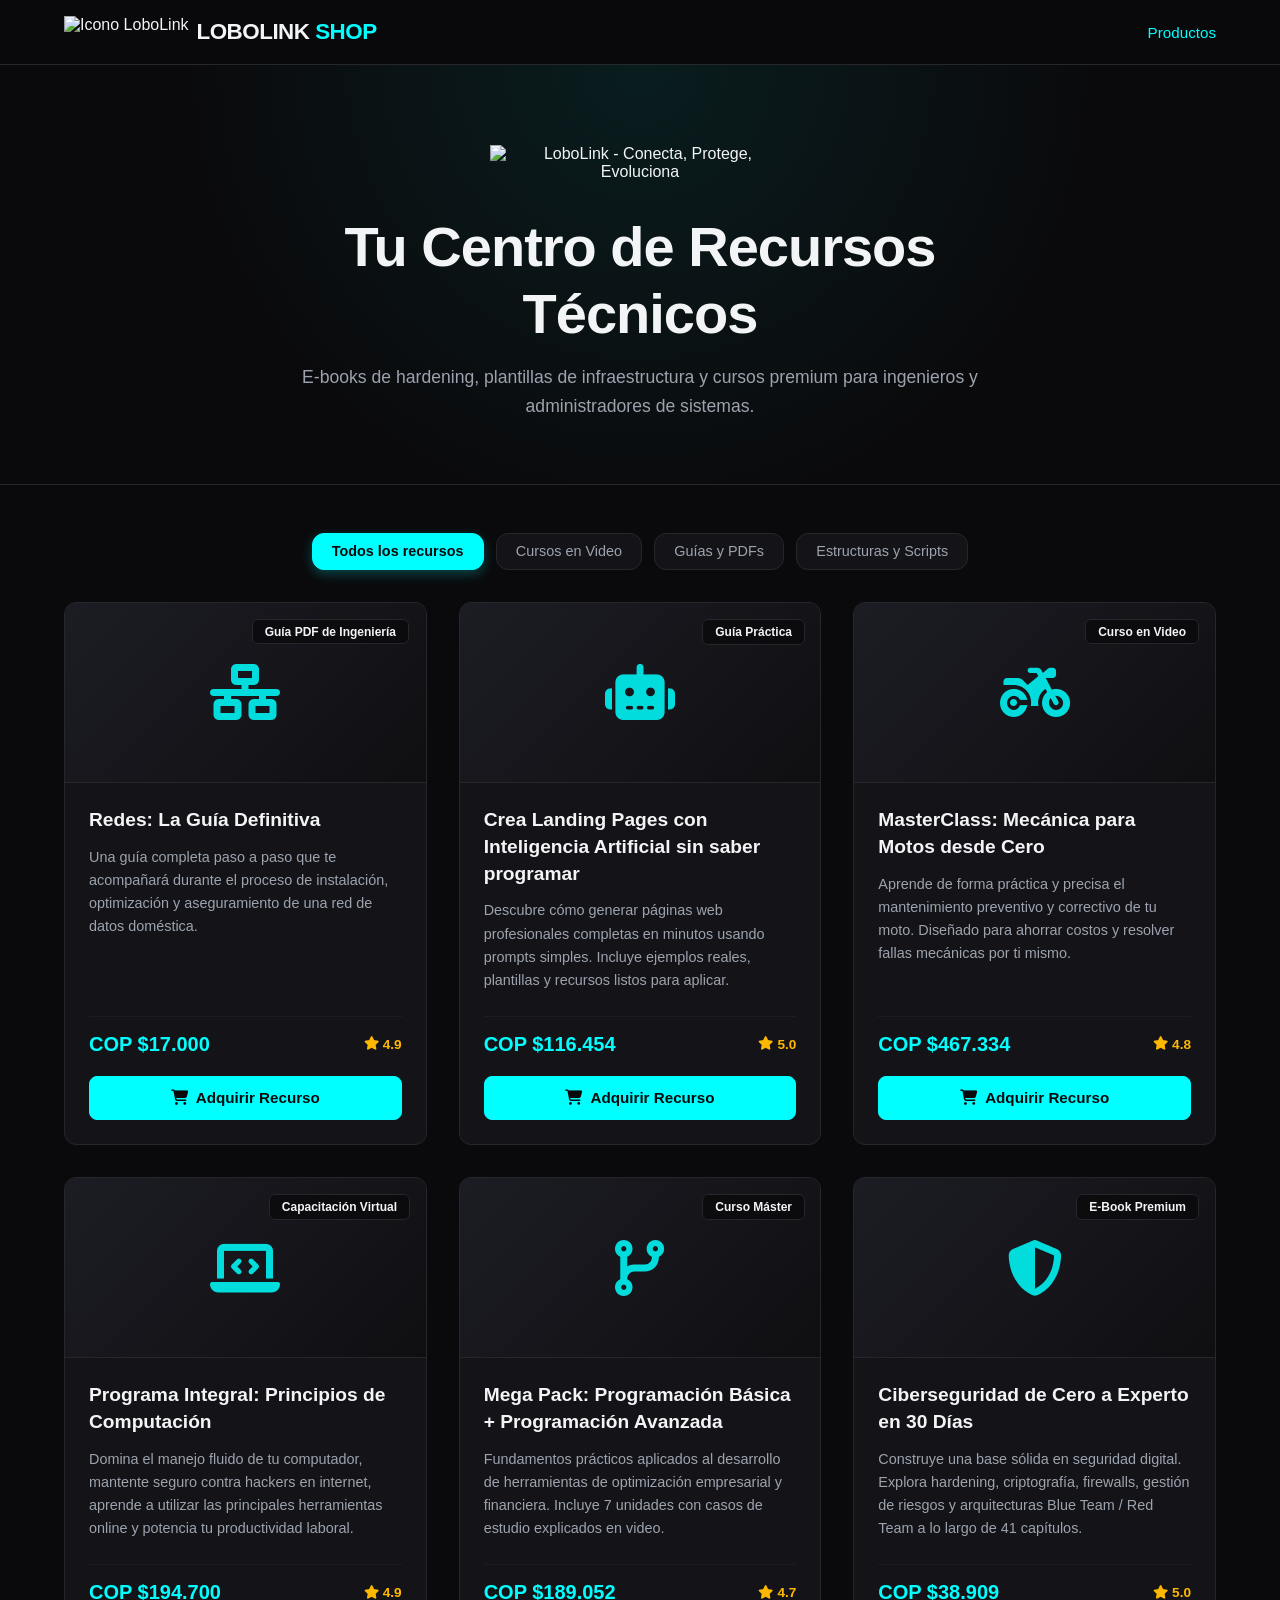
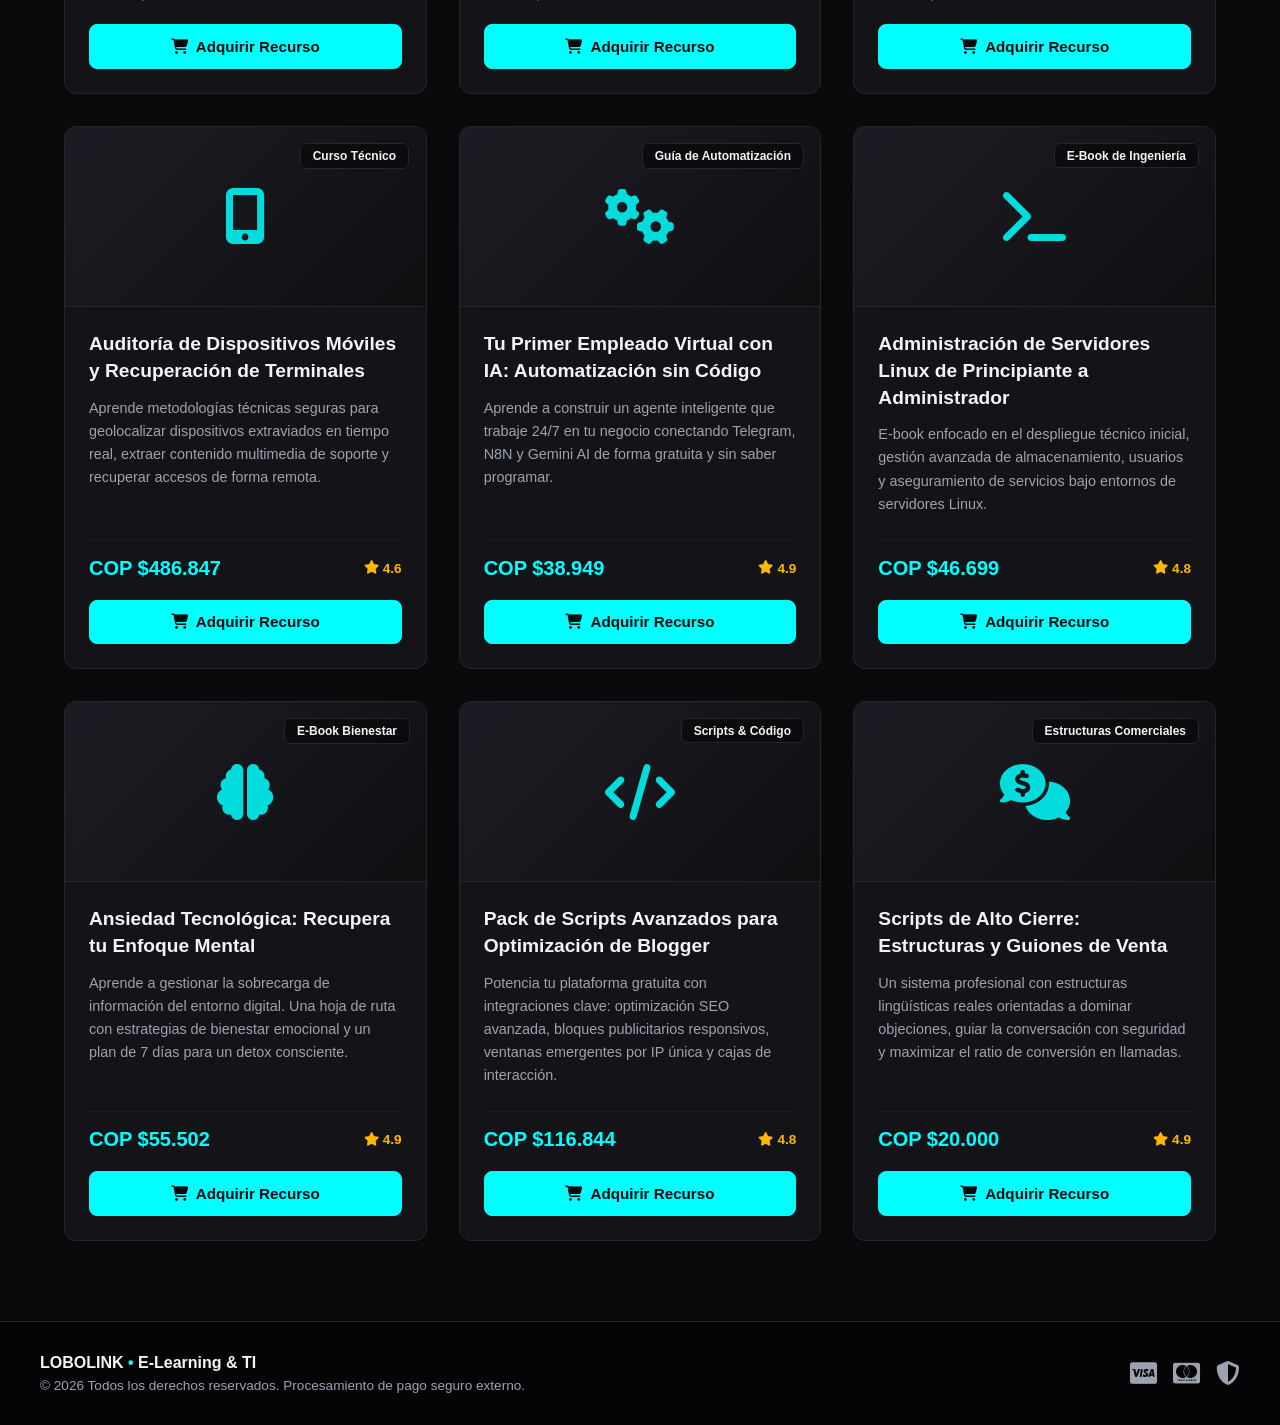
==== commit e4403784: "quitamos regresar al portafolio de la tienda" ====
--- a/tienda/index.html
+++ b/tienda/index.html
@@ -21,11 +21,7 @@
             </a>
             
             <ul class="shop-nav-links">
-                <li>
-                    <a href="../portafolio.html" class="shop-nav-link">
-                        <i class="fas fa-arrow-left"></i> Volver al Portafolio
-                    </a>
-                </li>
+          
                 <li><a href="#productos" class="shop-nav-link active">Productos</a></li>
             </ul>
         </div>
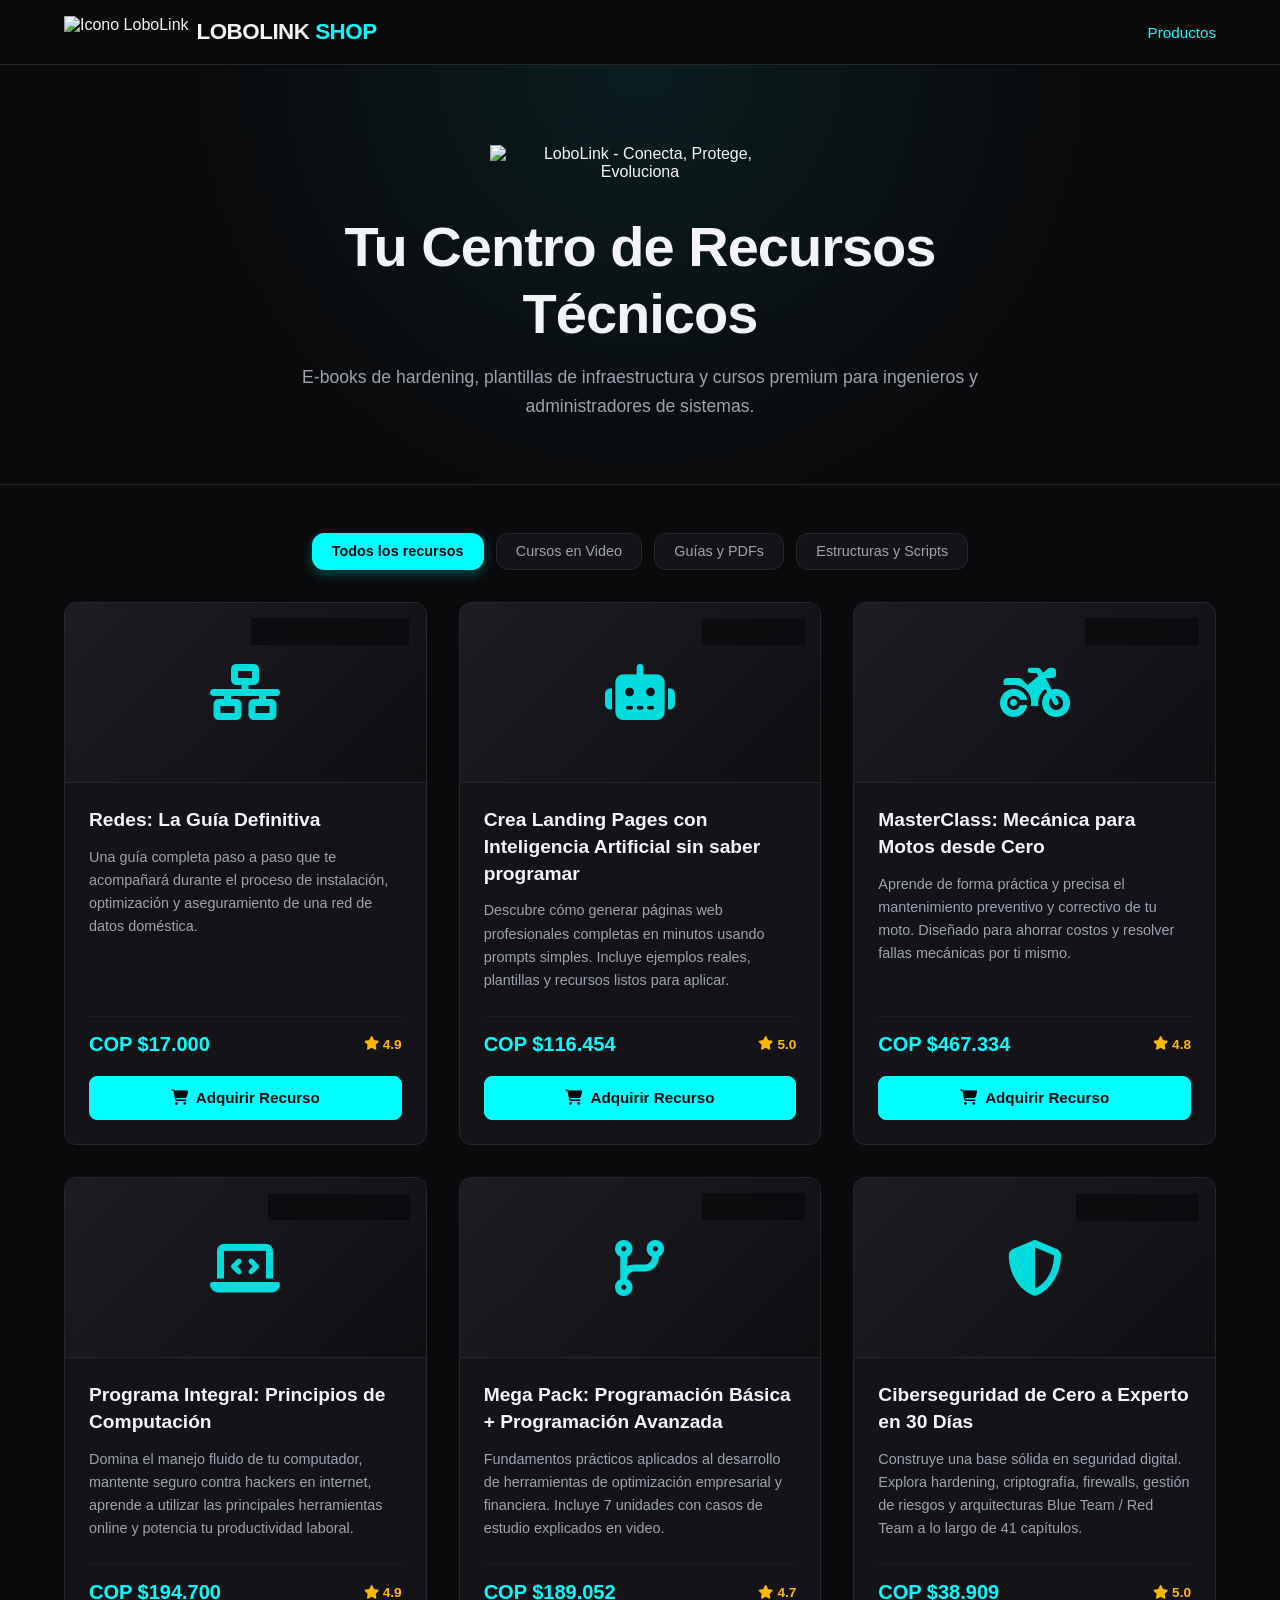
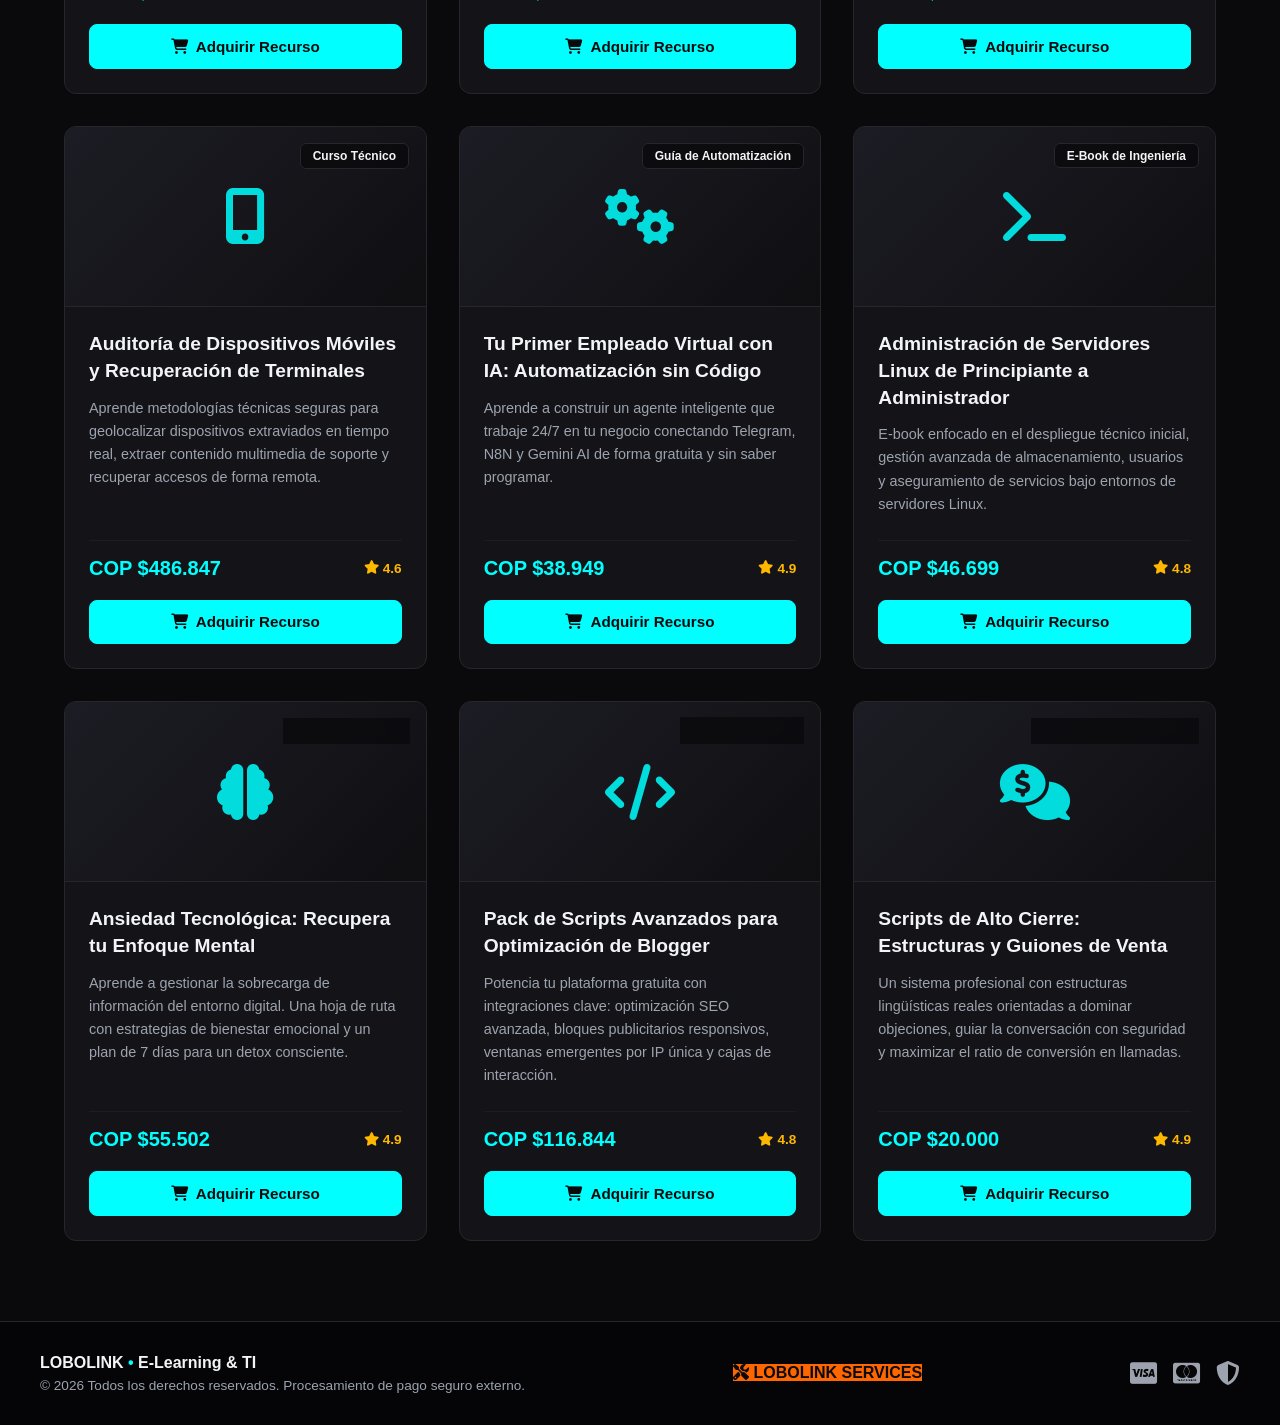
==== commit 49812ec1: "se realiza pagina para ofrecer servicios" ====
--- a/tienda/index.html
+++ b/tienda/index.html
@@ -57,11 +57,16 @@
                 <p class="shop-brand">LOBOLINK<span> •</span> E-Learning & TI</p>
                 <p class="shop-copy">© 2026 Todos los derechos reservados. Procesamiento de pago seguro externo.</p>
             </div>
+            <div>
+                <a href="/services/index.html" class="download-btn services-btn" style="background: #FF6600; border-color: #FF6600; color: #0a0a0c; font-weight: bold;">
+    <i class="fas fa-tools"></i> LOBOLINK SERVICES</a>
+            </div>
             <div class="shop-footer-badges">
                 <i class="fab fa-cc-visa" title="Visa"></i>
                 <i class="fab fa-cc-mastercard" title="Mastercard"></i>
                 <i class="fas fa-shield-alt" title="Compra 100% Segura"></i>
             </div>
+
         </div>
     </footer>
 
